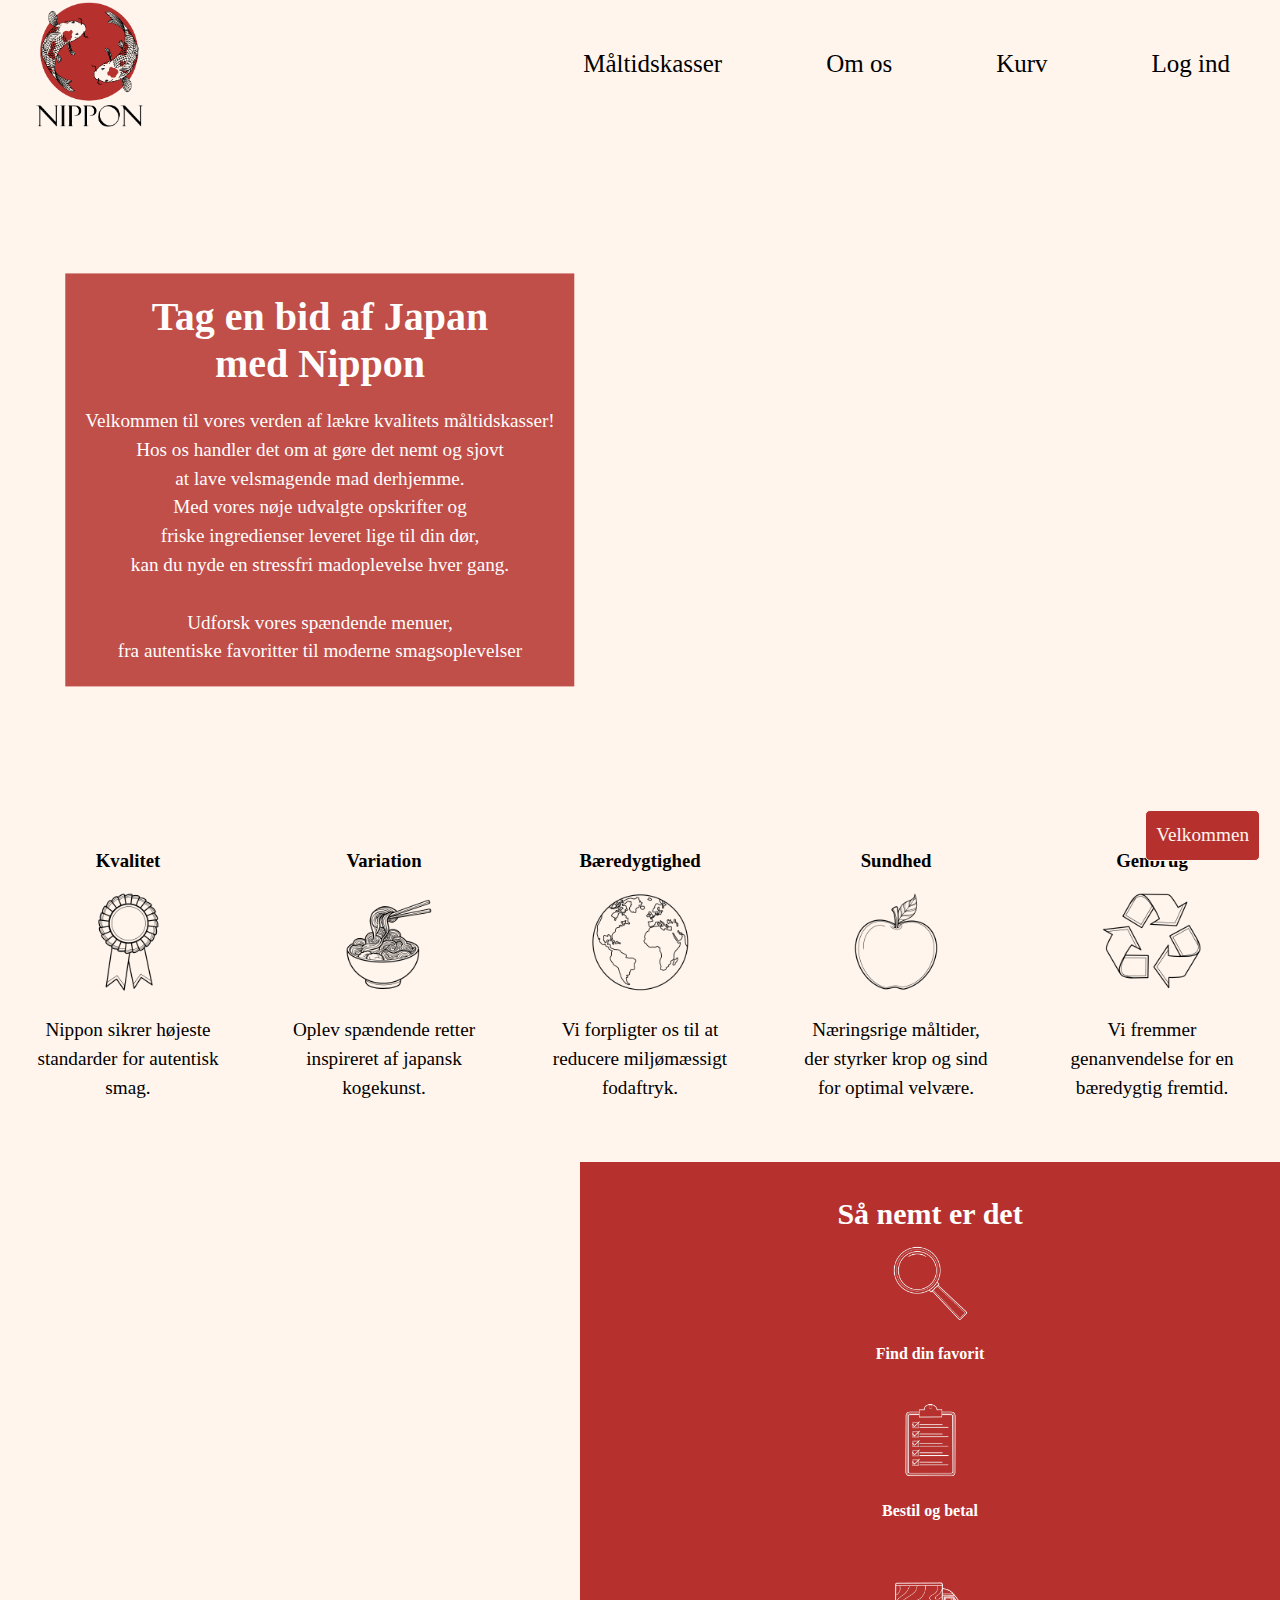
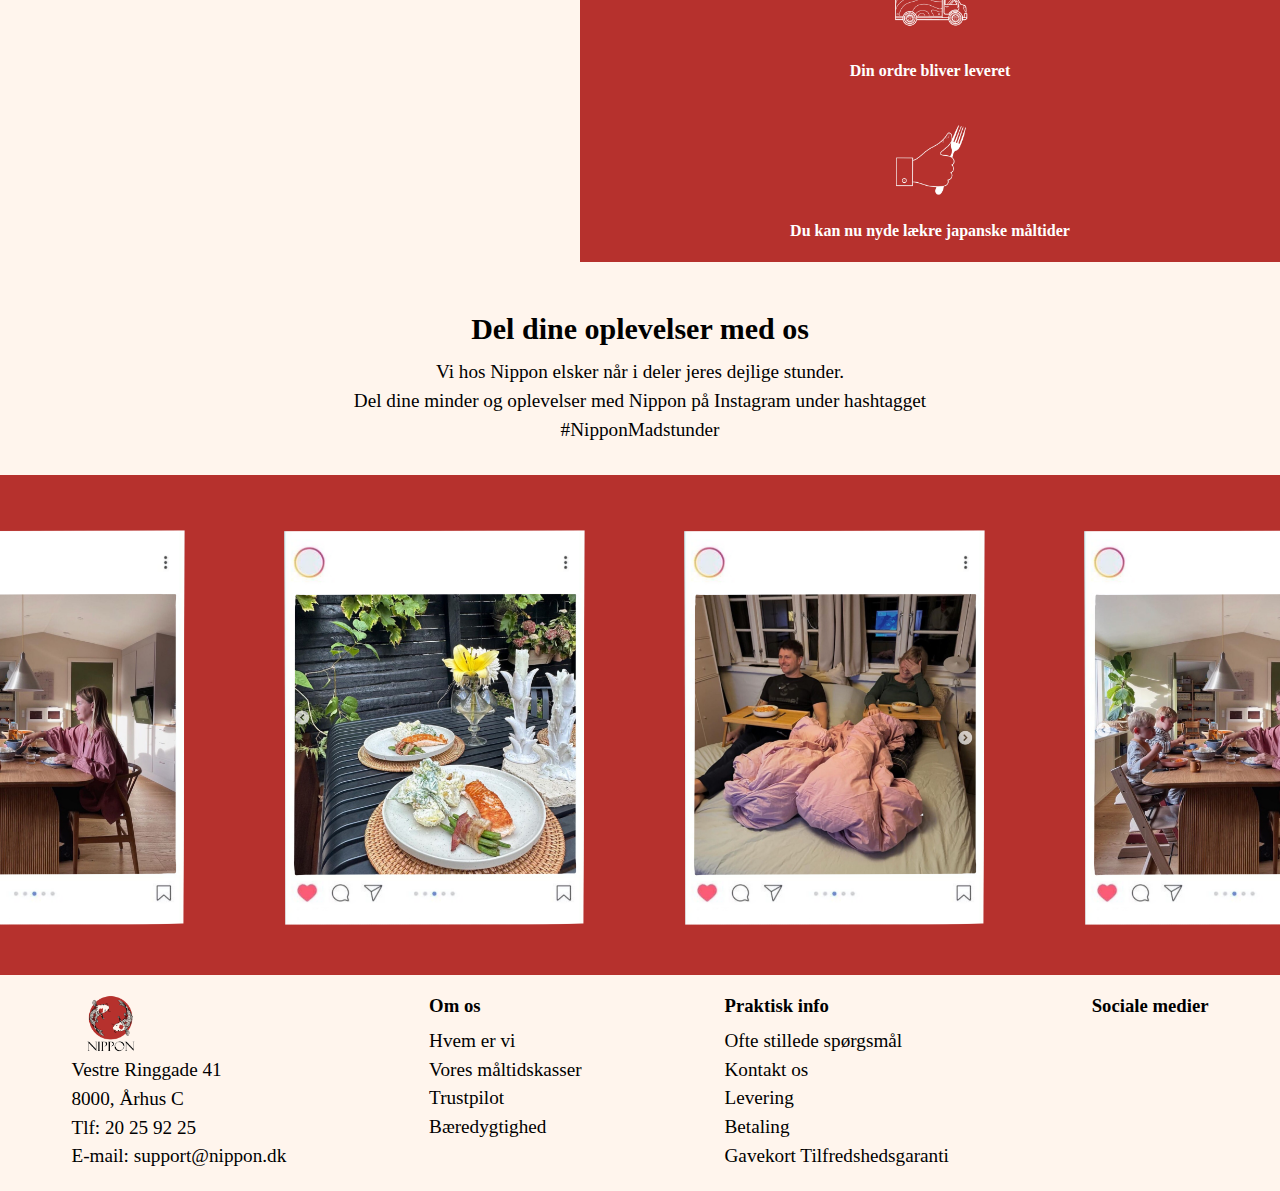
==== index.html @ cf37559a "javascript" ====
<!DOCTYPE html>
<html lang="en">
<head>
    <meta charset="UTF-8">
    <meta name="viewport" content="width=device-width, initial-scale=1.0">
    <title>Nippon - Japansk inspiredede måltidskasser</title>
    <link rel="icon" href="img/favicon.ico">
    <link rel="stylesheet" href="style.css">
</head>
<body>
    <nav class="navbar">
        <ul>
            <li> 
                <a href="">
                    <img class="logo" src="img/logo-final.png" alt="">
                </a>
            </li>
            <div class="nav-links">
                <li>
                    <a href="måltidskasser.html">Måltidskasser</a>
                </li>
                <li>
                    <a href="om-os.html">Om os</a>
                </li>
                <li>
                    <a href="kurv.html">Kurv</a>
                </li>
                <li>
                    <a href="log-ind.html">Log ind</a>
                </li>
            </div>
        </ul>
    </nav>
    <main>
    <section class="backgroundpicture">
        <div class="textbox">
            <h1>Tag en bid af Japan <br> med Nippon</h1>
            <p>Velkommen til vores verden af lækre kvalitets måltidskasser! <br>
                Hos os handler det om at gøre det nemt og sjovt <br>
                at lave velsmagende mad derhjemme. <br>
                Med vores nøje udvalgte opskrifter og <br>
                friske ingredienser leveret lige til din dør, <br>
                kan du nyde en stressfri madoplevelse hver gang. <br>
                <br>
                Udforsk vores spændende menuer, <br>
                fra autentiske favoritter til moderne smagsoplevelser</p>
        </div>
    </section>
    <div class="greeting-box">
        <p id="greetingMessage"></p>
    </div>
    <section class="ikoner">
        <div>
            <h3>Kvalitet</h3>
            <img class="ikon-img" src="img/Kvalitet.png" alt="">
            <p>Nippon sikrer højeste standarder for autentisk smag.</p>
            </p>
        </div>
        <div>
            <h3>Variation</h3>
            <img class="ikon-img" src="img/Variation.png" alt="">
            <p>Oplev spændende retter inspireret af japansk kogekunst.</p>
        </div>
        <div>
            <h3>Bæredygtighed</h3>
            <img class="ikon-img" src="img/Klimavenlig.png" alt="">
            <p>Vi forpligter os til at reducere miljømæssigt fodaftryk. </p>
        </div>
        <div>
            <h3>Sundhed</h3>
            <img class="ikon-img" src="img/Sundhed.png" alt="">
            <p>Næringsrige måltider, der styrker krop og sind for optimal velvære.</p>
        </div>
        <div>
            <h3>Genbrug</h3>
            <img class="ikon-img" src="img/Genbrug.png" alt="">
            <p>Vi fremmer genanvendelse for en bæredygtig fremtid.</p>
        </div>
    </section>
    <section class="nemtsection">
        <div class="nemtbox">
            <h2>Så nemt er det</h2>
            <img src="img/find.png" alt="">
            <h4>Find din favorit</h4>
        </div>
        <div class="nemtbox">
            <img src="img/bestil.png" alt="">
            <h4>Bestil og betal</h4>
        </div>
        <div class="nemtbox">
            <img src="img/levering.png" alt="">
            <h4>Din ordre bliver leveret</h4>
        </div>
        <div class="nemtbox">
            <img src="img/nyd.png" alt="">
            <h4>Du kan nu nyde lækre japanske måltider</h4>
        </div>
    </section>
    <section class="instagramtekst">
        <h3>Del dine oplevelser med os</h3>
        <p>Vi hos Nippon elsker når i deler jeres dejlige stunder. <br>
            Del dine minder og oplevelser med Nippon på Instagram under hashtagget <br>
            #NipponMadstunder</p>
    </section>
    <section class="carousel">
        <img src="img/instagram1.png" alt="">
        <img src="img/instagram2.png" alt="">
        <img src="img/instagram3.png" alt="">
        <img src="img/instagram1.png" alt="">
        <img src="img/instagram2.png" alt="">
        <img src="img/instagram3.png" alt="">
    </section>
</main>
    <footer>
        <section>
            <div>
                <img id="footerlogo" src="img/logo-final.png" alt="">
                <p>Vestre Ringgade 41 <br>
                8000, Århus C <br>
                Tlf: 20 25 92 25 <br>
                E-mail: support@nippon.dk</p>
            </div>
            <div>
                <h3>Om os</h3>
                <p>Hvem er vi <br>
                Vores måltidskasser <br>
                Trustpilot <br>
                Bæredygtighed <br>
                </p>
            </div>
            <div>
                <h3>Praktisk info</h3>
                <p>Ofte stillede spørgsmål <br>
                Kontakt os <br>
                Levering <br>
                Betaling <br>
                Gavekort
                Tilfredshedsgaranti</p>
            </div>
            <div>
                <h3>Sociale medier</h3>
                <a href="#"></a>
                <a href="#"></a>
            </div>
        </section>
    </footer>
    <script src="script.js"></script>
</body>
</html>
---- style.css ----
/*ændre default settings*/
* {
    margin: 0;
    padding: 0;
    box-sizing: border-box;
}
/*skifte baggrundsfarve*/
body{
    background-color: #FFF5ED;
}

/* gøre baggrundsbilledet fixed, relative og fylde hele skærmen*/
.backgroundpicture{
    margin: 0;
    padding: 0;
    height: 800px;
    background-image: url('img/baggrund.png');
    background-size: cover;
    background-position: center;
    background-repeat: no-repeat;
    background-attachment: fixed;
    position: relative;
}

/*ændre størrelse på logo*/
.logo{
    width: 180px;
}

/*ændre på udseendet af nav-bar. give padding, float, with*/
.nav-links{
    float: right;
}

.nav-links li{
    padding: 50px;
}
.navbar {
    position: fixed;
    top: 0;
    width: 100%;
    z-index: 1000;
    background-color: #FFF5ED;
}
/* Style unordered list */
.navbar ul {
    list-style-type: none;
    padding: 0;
}

/* Style list items */
.navbar li {
    display: inline-block;
}

/* Style navigation links */
.navbar a {
    display: block;
    color: rgb(0, 0, 0);
    text-decoration: none;
    font-size: 25px;
}

/* ændre farven ved hover */
.navbar a:hover {
    color: #B6312D;
}

/*style tekstboxen så den er i højre side og centret*/
.textbox {
    position: absolute; 
    top: 60%; 
    left: 25%; 
    transform: translate(-50%, -50%);
    text-align: center; 
    padding: 20px; 
    background-color: #B6312D;
    opacity: 85%;
    max-width: 600px; 
    color: white;
}

/*ændre font størrelse og udseende*/
h1 {
    font-size: 2.5em; 
    margin-bottom: 20px;
}

p {
    font-size: 1.2em;
    line-height: 1.5; 
}

/*style ikoner med flexbox, space around og align */
.ikoner {
    margin-top: 20px;
    display: flex;
    justify-content: space-around;
    align-items: center;
}
/* Fjern standardmargen for h4 */
.ikoner h3 {
    margin-top: 0;
}

/*centrer indhold, juster størrelse på div*/
.ikoner div {
    text-align: center; 
    width: 200px; 
    margin: 30px; 
    vertical-align: top;
}


.ikon-img{
    width: 100px;
    margin: 20px;
}

/*indsæt baggrundbillede der dækker siden og er fixed og relative*/
/* Placer indhold i kolonner */
.nemtsection {
    margin: 30px 0px;
    padding: 0;
    height: 700px;
    background-image: url('img/baggrund2.jpg');
    background-size: cover;
    background-position: center;
    background-repeat: no-repeat;
    background-attachment: fixed;
    position: relative;
    display: flex;
    flex-direction: column; /* Sætter indhold i kolonner */
}

/* Style tekstboksen */
/* Style tekstboksen */
.nemtbox {
    text-align: center;
    padding: 20px;
    background-color: #B6312D;
    width: 700px;
    height: 700px;
    color: white;
    z-index: 500;
    align-self: flex-end; /* Placerer boksen i bunden af .nemtsection */
}

.textbox {
    display: grid;
    grid-template-rows: auto 1fr auto; /* Første række for h1, anden række for p, tredje række for greetingMessage */
}

.greeting-box {
    position: absolute;
    top: 90%;
    right: 20px;
    background-color:#B6312D;
    color: #FFF5ED;
    padding: 10px;
    border: 1px solid #FFF5ED;
    border-radius: 5px;
    z-index: 1000; /* Sørg for, at boksen er foran andre elementer */
}

h2{
    font-size: 30px;
    margin: 15px;
}

/* Juster størrelse på billeder */
.nemtbox img {
    width: 75px;
    margin-bottom: 20px; /* Tilføj lidt afstand under billederne */
}
.instagramtekst{
    margin-top: 50px;
    text-align: center;
}

.instagramtekst h3{
    font-size: 30px;
    margin-bottom: 12px;
}

.carousel{
    height: 500px;
    margin-top: 30px;
    background-color: #B6312D;
    justify-content: space-between;
    width: 100%; /* Sørg for at karusellen passer til skærmens bredde */
    overflow: hidden; /* Skjul billeder, der er uden for karusellens rammer */
    white-space: nowrap; 
    display: flex;
    justify-content: center; /* Centrer indholdet horisontalt */
    align-items: center;
}

.carousel img{
    width: 400px;
}

carousel img {
    display: inline-block; /* Vis billeder ved siden af hinanden */
    max-width: 100%; /* Sørg for, at billedet ikke strækker sig ud over karusellen */
    height: auto; /* Behold billedets proportioner */
}


/******************************************************Favoritkassen start*************************************************************/
/* Container styling */
.container {
    max-width: 1000px;
    margin: 0 auto;
    padding: 0 20px;
}

/* Favorite Box styling */
.favorite-box {
    margin-top: 100px;
    padding: 2rem;
    text-align: center;
    color: #000;
}

.favorite-box h2{
    font-size: 50px;
    margin-bottom: 20px;
}

.favorite-box button {
    margin-top: 50px;
    background-color: #B6312D;
    color: #fff;
    padding: 1rem 5rem;
    border: none;
    border-radius: 25px;
    cursor: pointer;
    font-size: 1rem;
}

/* Recipe styling */

.container h2{
    margin-bottom: 30px;
}

.recipe {
    padding: 2rem 0;
    text-align: center;
}

.recipe-images {
    display: grid;
    grid-template-columns: repeat(2, 1fr);
    grid-gap: 70px;
}

.recipe-item {
    position: relative;
}

.recipe-item img {
    width: 100%;
    border-radius: 5px;
}

.overlay {
    position: absolute;
    top: 30%;
    left: 0;
    background-color: #B6312D;
    width: 100%;
    height: 40%;
    display: flex;
    flex-direction: column;
    justify-content: center;
    align-items: center;
    color: #fff;
    opacity: 80%;
    transition: opacity 0.3s ease-in-out;
}

.recipe-item:hover .overlay {
    opacity: 1;
}

.overlay h3, .overlay p, .overlay a {
    margin: 0;
}

.overlay a {
    font-size: 30px;
    margin-bottom: 10px;
    text-decoration: none;
    color: #fff;
}

/********************************************Favoritkassen slut****************************************************************/

/********************************************************** om os side*****************************************************/


.container {
    width: 80%;
    margin: 50px auto;
    padding: 20px;
}

.title {
    text-align: left;
    font-size: 45px;
    font-weight: bold;
    margin-bottom: 20px; /* Adjusted margin for better spacing */
    margin-top: 100px;
    color: #B6312D;
}

#titlethree{
    margin-right: 100px;
}
.about-section {
    margin-bottom: 50px; /* Added margin between sections for better separation */
}

.omos-content {
    display: flex;
    flex-wrap: wrap;
    align-items: center;
}

.image {
    flex: 1;
    margin-right: 20px;
    border-radius: 10px;
}

.image img {
    width: 90%; /* Adjusted to take 100% of the container */
}



.content {
    flex: 1;
    margin-right: 30px; /* Adjusted margin for better spacing */
}

.content p{
    font-size: 17px;
    line-height: 1.6;
    margin-bottom: 20px

}
.about-section .omos-content {
    display: flex;
    flex-wrap: wrap;
    align-items: center;
}

.about-section .image {
    flex: 1;
    margin-right: 20px;
    border-radius: 10px;
    transition: transform 0.3s ease;
}

.about-section .image img {
    width: 90%;
}

.about-section .content {
    flex: 1;
    margin-right: 30px;
}

/***************************** om os side slut ******************************/








/* Opret animation */
@keyframes slide {
    0% {
        transform: translateX(0); /* Starter fra original position */
    }
    100% {
        transform: translateX(-100%); /* Billederne bevæger sig til venstre */
    }
}

/* Anvend animationen på karusellen */
.carousel img {
    animation: slide 10s linear infinite; /* 10s er varigheden af animationen */
}

footer section {
    display: flex; /* Gør section til en flex-container */
    justify-content: space-around; /* Fordeler pladsen jævnt mellem elementerne */
  }
  
  footer section > div {
    padding: 20px; /* Tilføjer padding for at give plads mellem indholdet og kanten */
  }
  
  footer section > div h3 {
    margin-bottom: 10px; /* Tilføjer lidt afstand under overskrifterne */
  }
  

  #footerlogo {
    width: 80px;
  }
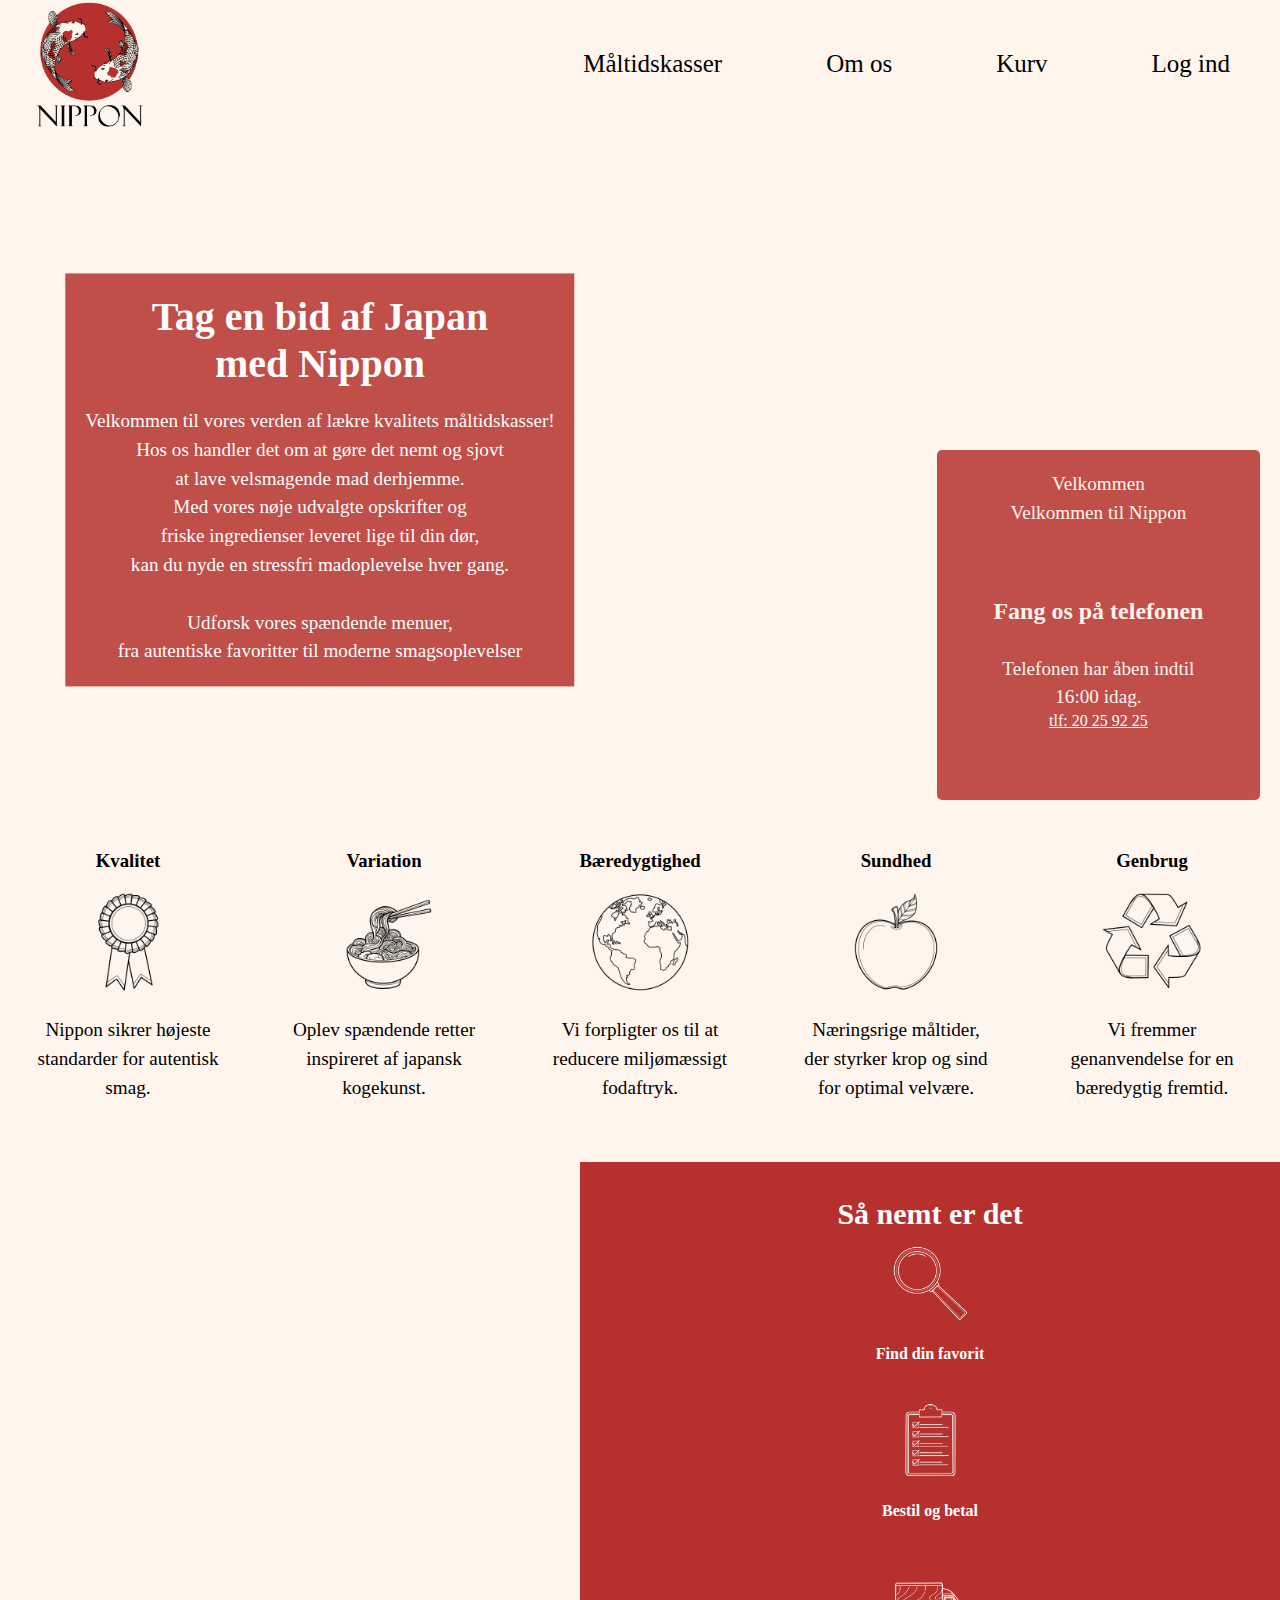
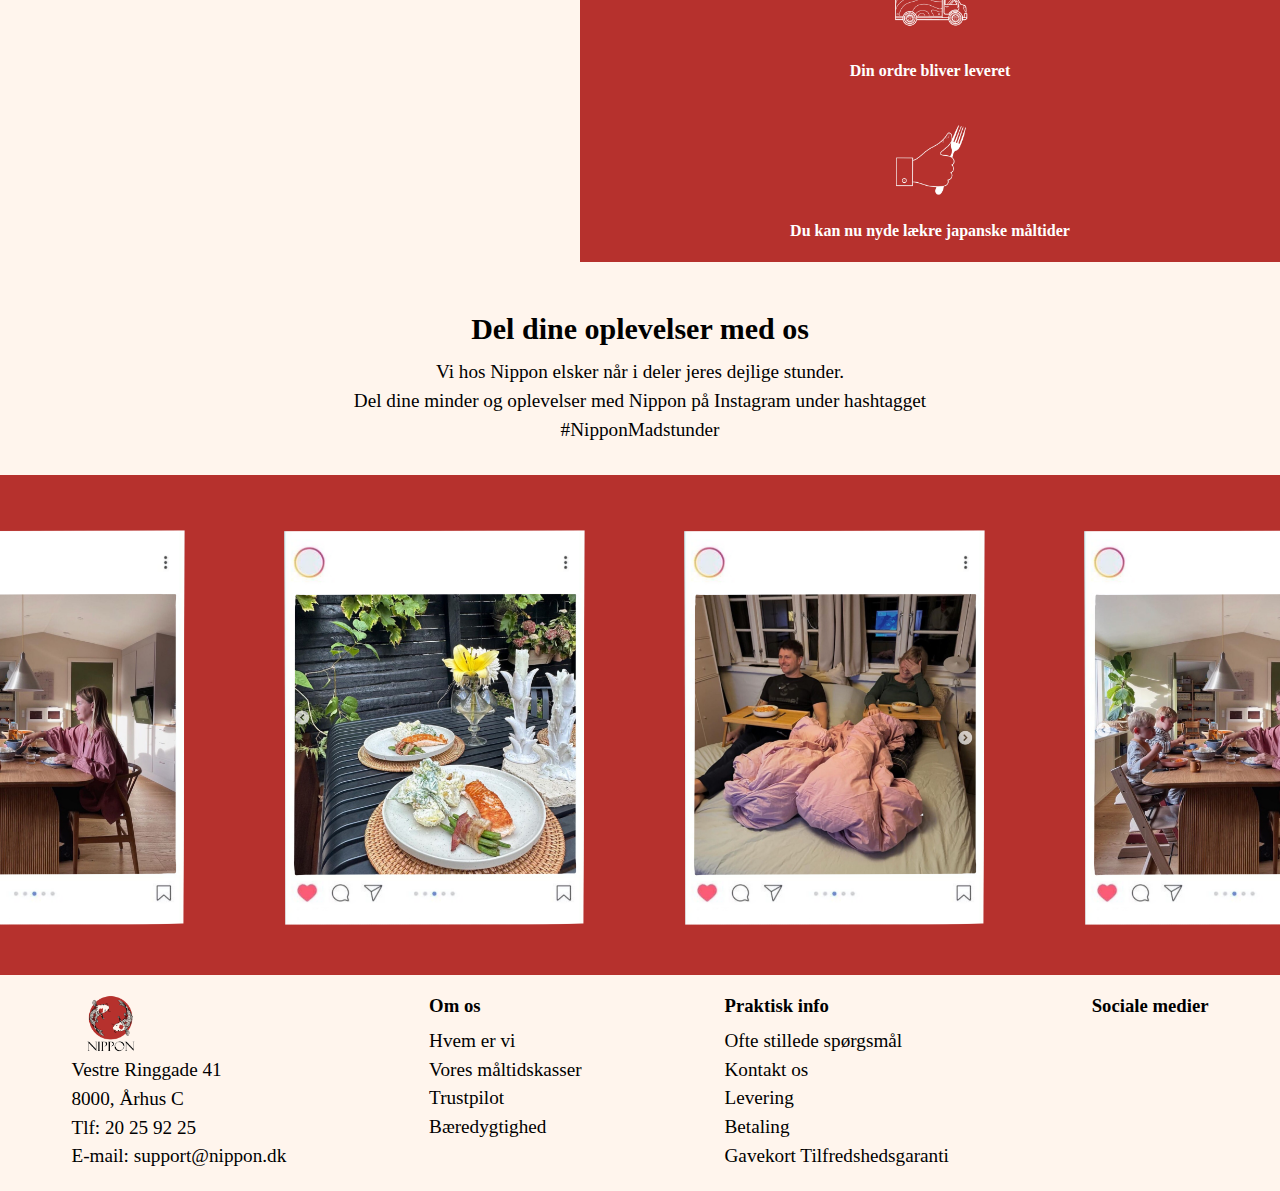
==== commit 794ce292: "javascript / css" ====
--- a/index.html
+++ b/index.html
@@ -11,7 +11,7 @@
     <nav class="navbar">
         <ul>
             <li> 
-                <a href="">
+                <a href="index.html">
                     <img class="logo" src="img/logo-final.png" alt="">
                 </a>
             </li>
@@ -47,7 +47,15 @@
         </div>
     </section>
     <div class="greeting-box">
-        <p id="greetingMessage"></p>
+        <div>
+            <p id="greetingMessage"></p>
+            <p>Velkommen til Nippon</p>
+        </div>
+        <div class="container">
+            <h2>Fang os på telefonen</h2>
+            <p id="openingHoursMessage"></p>
+            <a href="tel:+4520259225" style="color: white;">tlf: 20 25 92 25</a>
+        </div>
     </div>
     <section class="ikoner">
         <div>
@@ -144,6 +152,7 @@
             </div>
         </section>
     </footer>
-    <script src="script.js"></script>
+    <script src="greeting.js"></script>
+    <script src="opening_hours.js"></script>
 </body>
 </html>--- a/style.css
+++ b/style.css
@@ -153,17 +153,20 @@
 
 .greeting-box {
     position: absolute;
-    top: 90%;
+    top: 50%;
     right: 20px;
     background-color:#B6312D;
     color: #FFF5ED;
-    padding: 10px;
-    border: 1px solid #FFF5ED;
+    opacity: 85%;
     border-radius: 5px;
-    z-index: 1000; /* Sørg for, at boksen er foran andre elementer */
-}
-
-h2{
+    z-index: 5;
+    text-align: center;
+    padding-top: 20px;
+    
+}
+
+
+.nemtbox h2{
     font-size: 30px;
     margin: 15px;
 }
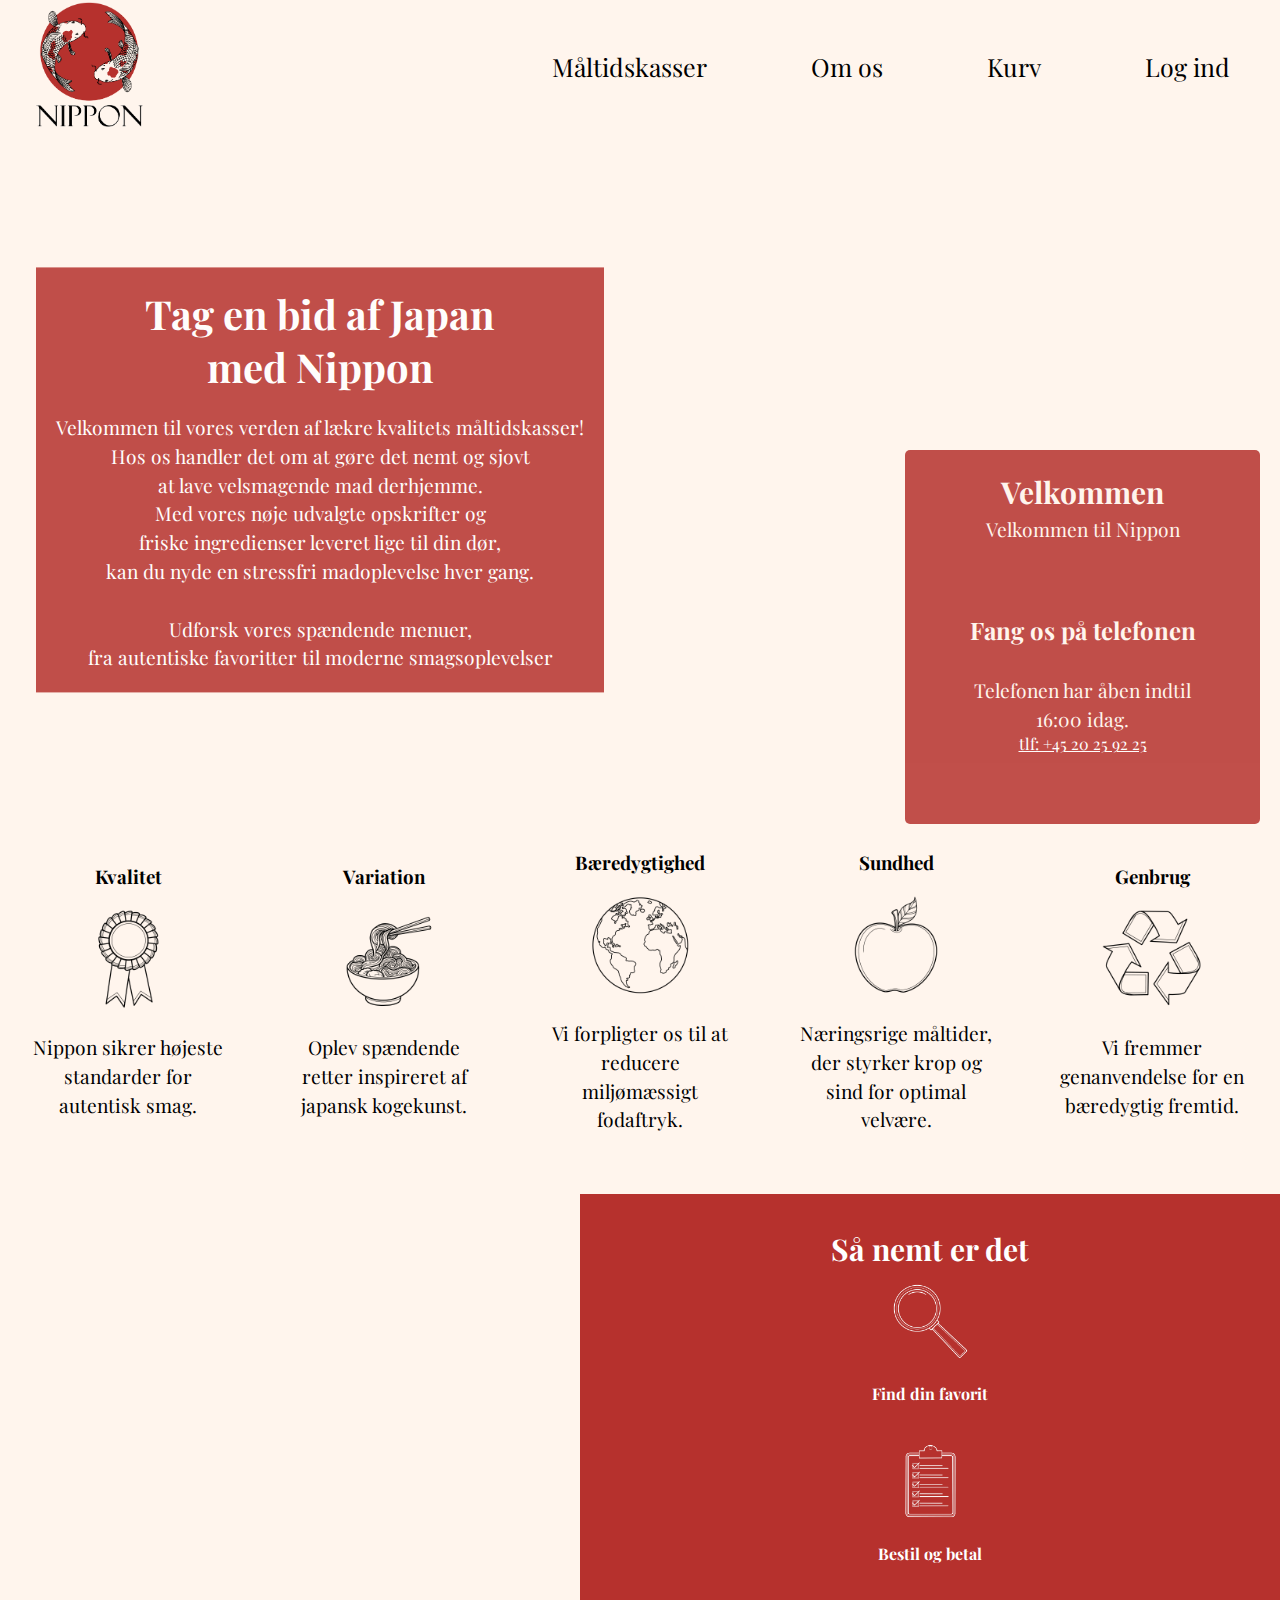
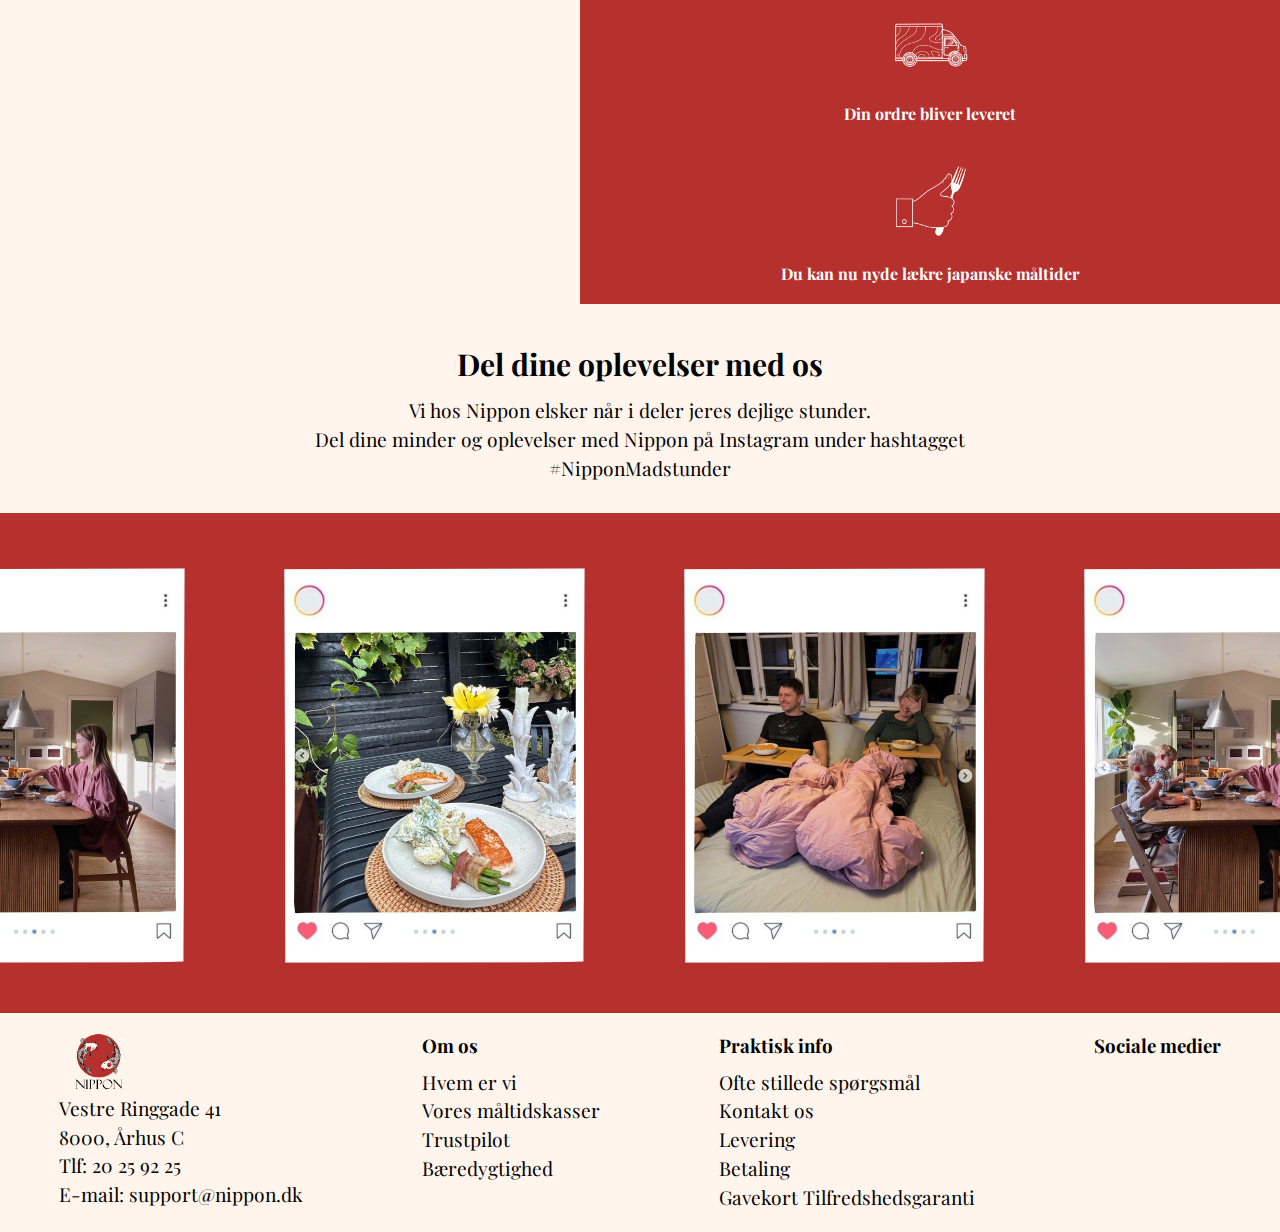
==== commit 76b6e9ae: "billeder, fonts" ====
--- a/index.html
+++ b/index.html
@@ -5,6 +5,9 @@
     <meta name="viewport" content="width=device-width, initial-scale=1.0">
     <title>Nippon - Japansk inspiredede måltidskasser</title>
     <link rel="icon" href="img/favicon.ico">
+    <link rel="preconnect" href="https://fonts.googleapis.com">
+<link rel="preconnect" href="https://fonts.gstatic.com" crossorigin>
+<link href="https://fonts.googleapis.com/css2?family=Playfair+Display:ital,wght@0,400..900;1,400..900&display=swap" rel="stylesheet">
     <link rel="stylesheet" href="style.css">
 </head>
 <body>
@@ -54,7 +57,7 @@
         <div class="container">
             <h2>Fang os på telefonen</h2>
             <p id="openingHoursMessage"></p>
-            <a href="tel:+4520259225" style="color: white;">tlf: 20 25 92 25</a>
+            <a href="tel:+4520259225" style="color: white;">tlf: +45 20 25 92 25</a>
         </div>
     </div>
     <section class="ikoner">
--- a/style.css
+++ b/style.css
@@ -3,6 +3,7 @@
     margin: 0;
     padding: 0;
     box-sizing: border-box;
+    font-family: playfair Display;
 }
 /*skifte baggrundsfarve*/
 body{
@@ -165,6 +166,15 @@
     
 }
 
+#greetingMessage{
+    font-size: 30px;
+    font-weight: bold;
+}
+
+#openingHoursMessage #greetingMessage{
+    padding: 0;
+}
+
 
 .nemtbox h2{
     font-size: 30px;
@@ -213,14 +223,14 @@
 /******************************************************Favoritkassen start*************************************************************/
 /* Container styling */
 .container {
-    max-width: 1000px;
+    max-width: 1100px;
     margin: 0 auto;
     padding: 0 20px;
 }
 
 /* Favorite Box styling */
 .favorite-box {
-    margin-top: 100px;
+    margin-top: 150px;
     padding: 2rem;
     text-align: center;
     color: #000;
@@ -265,7 +275,7 @@
 
 .recipe-item img {
     width: 100%;
-    border-radius: 5px;
+    border-radius: 3px;
 }
 
 .overlay {
@@ -300,9 +310,6 @@
 }
 
 /********************************************Favoritkassen slut****************************************************************/
-
-/********************************************************** om os side*****************************************************/
-
 
 .container {
     width: 80%;
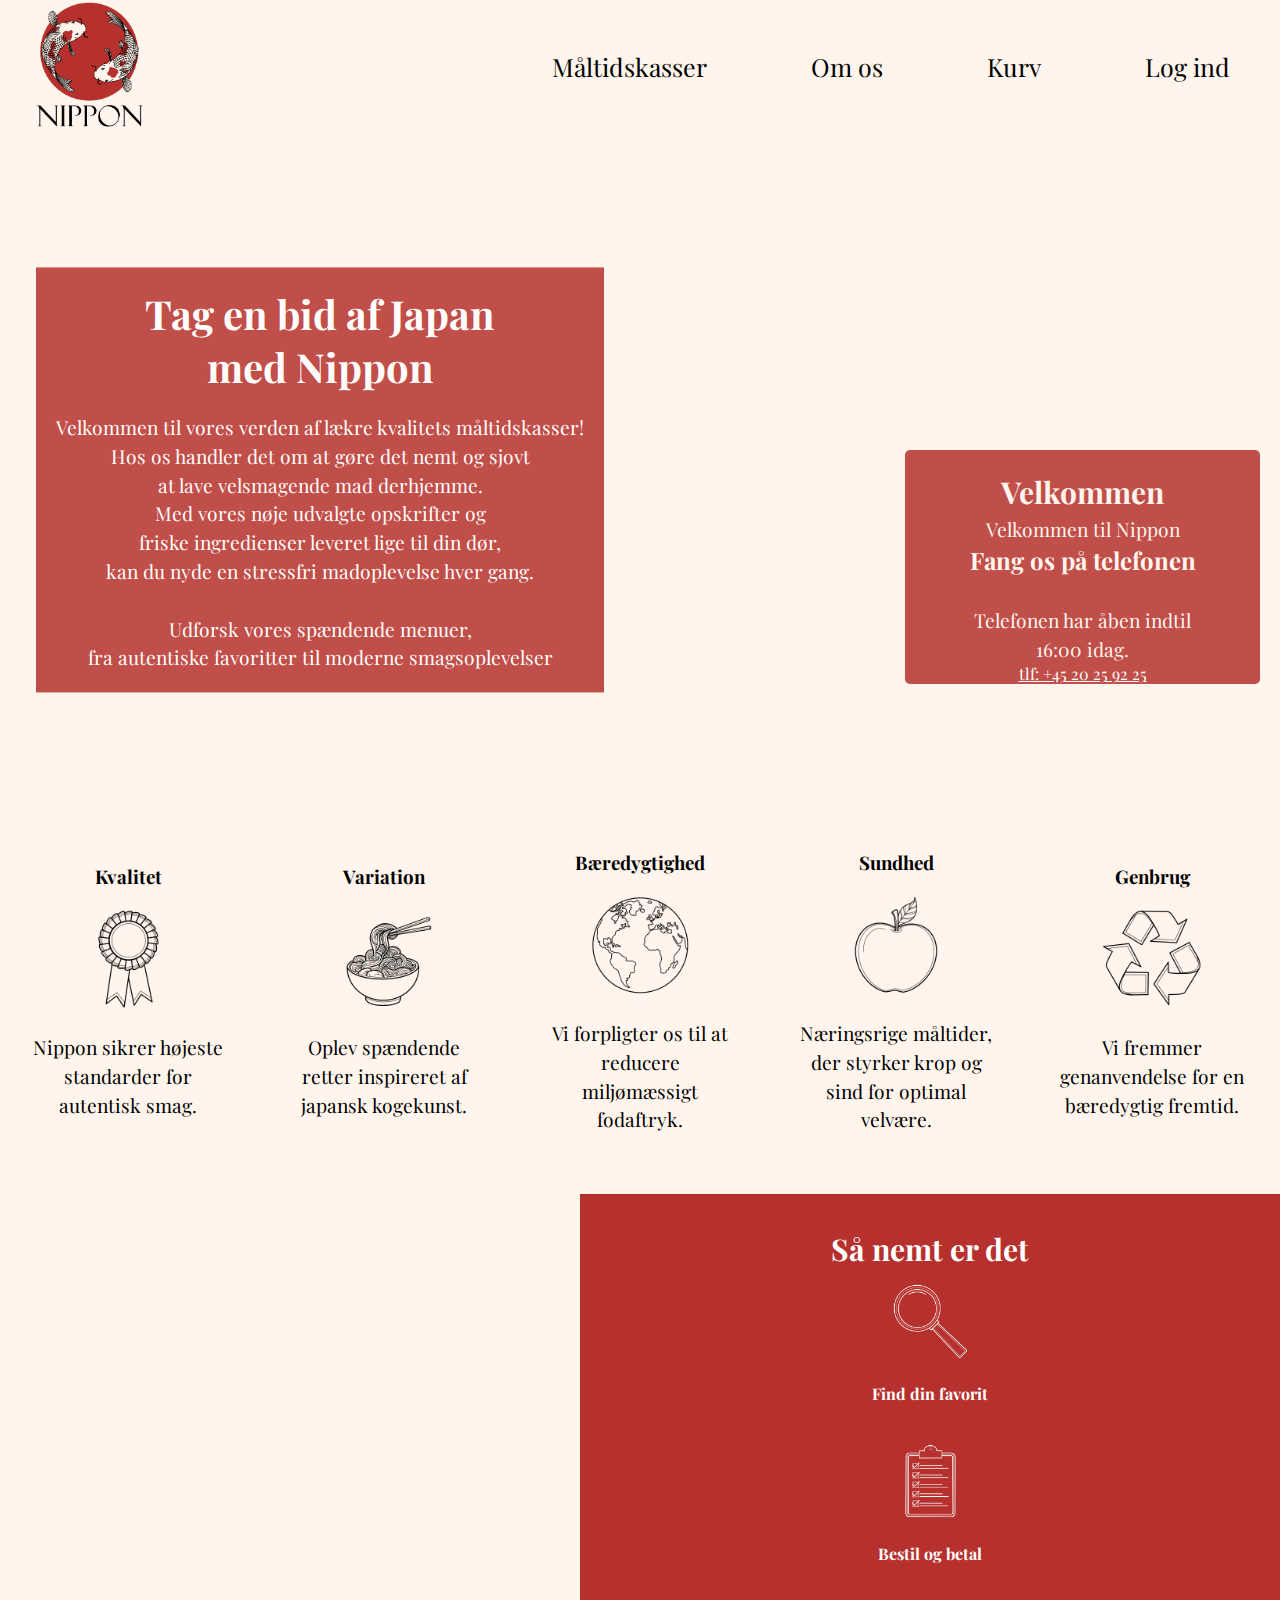
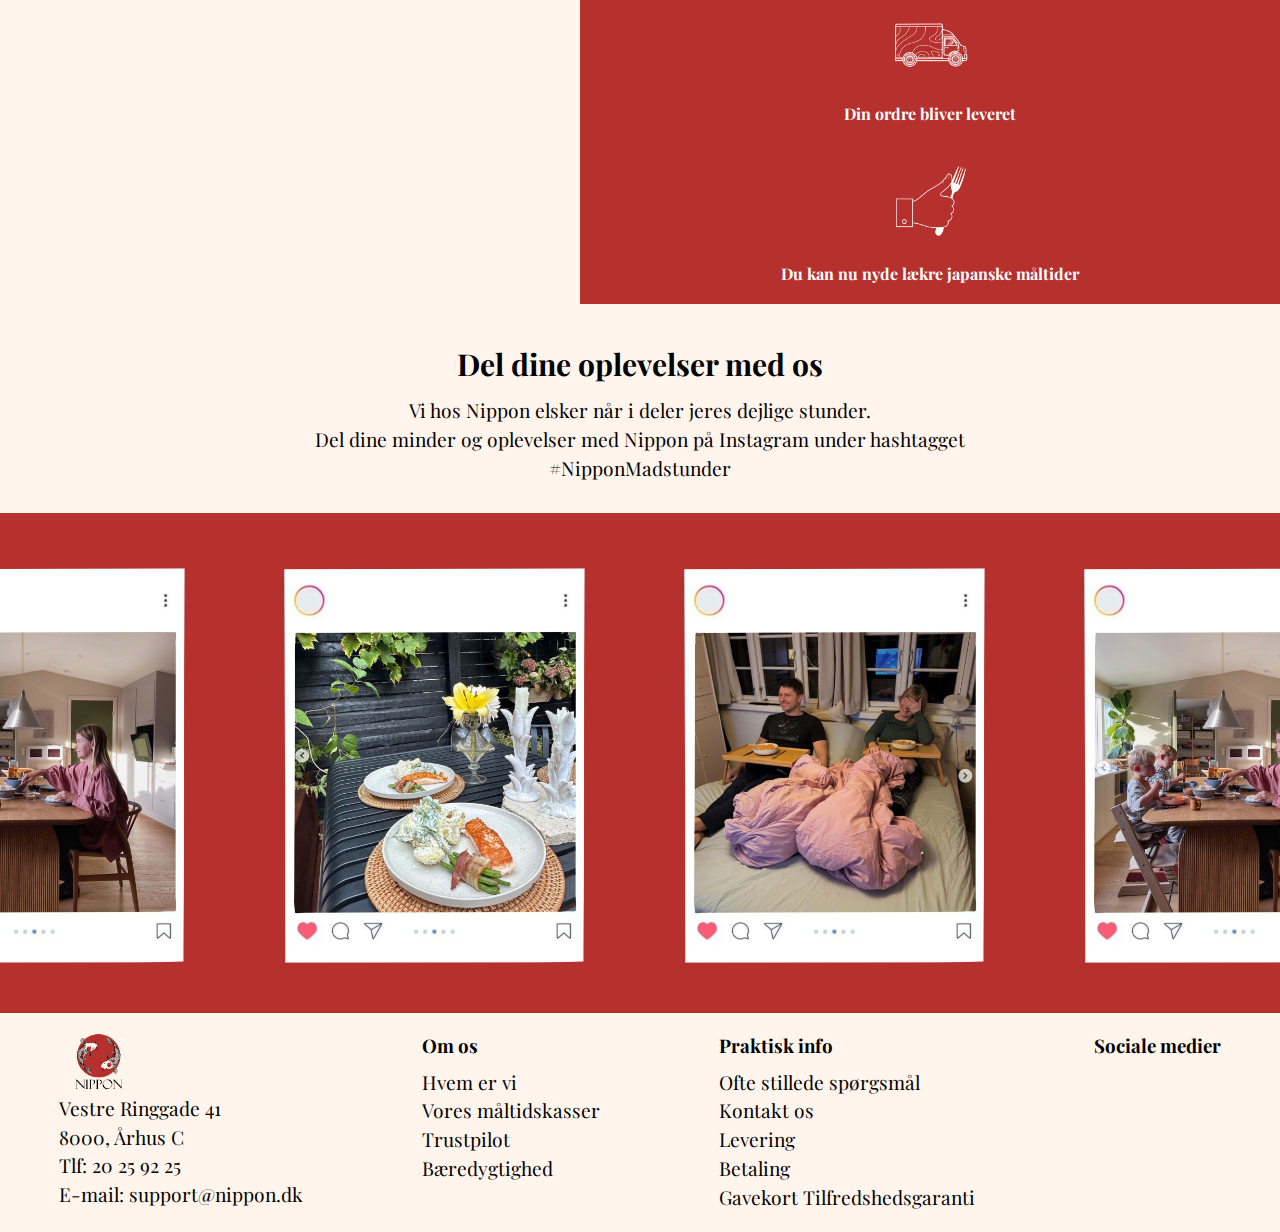
==== commit ddba2dac: "corrections" ====
--- a/index.html
+++ b/index.html
@@ -20,7 +20,7 @@
             </li>
             <div class="nav-links">
                 <li>
-                    <a href="måltidskasser.html">Måltidskasser</a>
+                    <a href="maltidskasser.html">Måltidskasser</a>
                 </li>
                 <li>
                     <a href="om-os.html">Om os</a>
--- a/style.css
+++ b/style.css
@@ -307,16 +307,22 @@
     margin-bottom: 10px;
     text-decoration: none;
     color: #fff;
-}
-
-/********************************************Favoritkassen slut****************************************************************/
-
+}/****************************** om os side*******************************************/
+
+.main-container{
+    position: relative;
+}
 .container {
     width: 80%;
     margin: 50px auto;
     padding: 20px;
 }
 
+.sidenavn{
+margin-top: 200px;
+text-align: center;
+font-size: 50px;
+}
 .title {
     text-align: left;
     font-size: 45px;
@@ -343,10 +349,17 @@
     flex: 1;
     margin-right: 20px;
     border-radius: 10px;
+   
+   
+}
+
+.left-image{
+    left: 1000%;
 }
 
 .image img {
-    width: 90%; /* Adjusted to take 100% of the container */
+    width: 100%; /* Adjusted to take 100% of the container */
+  
 }
 
 
@@ -384,12 +397,312 @@
     margin-right: 30px;
 }
 
+
+/** styling af kontakt os */
+
+
+
+    
+    .contact-container {
+        display: flex;
+        flex-direction: column;
+        align-items: center;
+        text-align: center;
+        padding-top: 20px; /* Add some space at the top */
+    }
+    
+
+
+
+.contact-container h2 {
+    color: #B6312D;
+}
+
+.contact-container p {
+    margin-bottom: 20px; /* Add some space between the <p> and .kontakt-box */
+}
+
+.kontakt-box {
+    background-color: #bc4f4c;
+    align-items: center;
+    text-align: center;
+    justify-content: center;
+    flex-direction: column;
+    padding: 20px;
+    max-width: 400px;
+    width: 100%;
+}
+
+form {
+    text-align: center;
+}
+
+label {
+    display: block;
+    margin-bottom: 10px;
+    color: #B6312D;
+    border-radius: 10px;
+}
+
+input {
+    width: 70%;
+    padding: 12px;
+    margin-bottom: 20px;
+    margin-top: 15px;
+    justify-content: space-between;
+    border-radius: 40px;
+    border: 1px solid #FFF5ED; /* Add a border color */
+}
+
+button {
+    padding: 11px 20px;
+    background-color: #FFF5ED;
+    color: #B6312D;
+    border: none;
+    cursor: pointer;
+    margin-top: 10px;
+    width: 100%;
+    max-width: 200px;
+    border-radius: 20px;
+}
+
 /***************************** om os side slut ******************************/
 
-
-
-
-
+/**** styling af kurv start****/
+.error-container {
+    text-align: center;
+}
+
+.error-container h1 {
+    color: #B6312D;
+    font-size: 128px;
+    margin-top: 200px;
+    font-weight: bold;
+    
+}
+
+.error-container p {
+    color: #333;
+    font-size: 40px;
+    margin-bottom: 20px;
+    font-weight: bold;
+}
+
+.error-container img {
+    width: 250px; /* Adjust the size as needed */
+    margin-bottom: 30px;
+   
+    align-items: center;
+    max-width: 100%;
+}
+
+.error-container button {
+    padding: 10px 20px;
+    background-color: #B6312D;
+    color: white;
+    border: none;
+    border-radius: 10px;
+    cursor: pointer;
+    font-size: 1em;
+}
+/*********************************************************MÅLTIDKASSER SILJA***************************************************************/
+
+/*********************************************************MÅLTIDKASSER SILJA***************************************************************/
+
+/* Container styling */
+.container {
+    max-width: 1400px;
+    margin: 0 auto;
+    padding: 0 20px;
+}
+
+/* Meal Plan Box styling */
+.mealplan-box {
+    margin-top: 100px;
+    padding: 2rem;
+    text-align: center;
+    color: #000;
+}
+
+.mealplan-box h2{
+    font-size: 50px;
+    margin-bottom: 20px;
+    color: #B6312D;
+}
+
+.mealplan-box button {
+    margin-top: 0px;
+    margin-bottom: 50px;
+    background-color: #B6312D;
+    color: #fff;
+    padding: 1rem 5rem;
+    border: none;
+    border-radius: 25px;
+    cursor: pointer;
+    font-size: 1rem;
+}
+
+/* Meal Plan styling */
+
+.container h2{
+    margin-bottom: 30px;
+}
+
+.mealplan {
+    padding: 2rem 0;
+    text-align: center;
+}
+
+.mealplan-images {
+    display: grid;
+    grid-template-columns: repeat(3, 1fr); /* Changed from repeat(2, 1fr) */
+    grid-gap: 70px;
+}
+
+.mealplan-item {
+    position: relative;
+}
+
+.mealplan-item img {
+    width: 100%;
+    border-radius: 3px;
+}
+
+.overlay {
+    position: absolute;
+    top: 33%;
+    left: 0;
+    background-color: #B6312D;
+    width: 100%;
+    height: 33%;
+    display: flex;
+    flex-direction: column;
+    justify-content: center;
+    align-items: center;
+    color: #fff;
+    opacity: 80%;
+    transition: opacity 0.3s ease-in-out;
+}
+
+.mealplan-item:hover .overlay {
+    opacity: 1;
+}
+
+.overlay h3, .overlay p, .overlay a {
+    margin: 0;
+}
+
+.overlay a {
+    font-size: 30px;
+    margin-bottom: 10px;
+    text-decoration: none;
+    color: #fff;
+}
+
+/*********************************************************MÅLTIDKASSER SILJASLUT***************************************************************/
+
+/* Container styling */
+.container {
+    max-width: 1400px;
+    margin: 0 auto;
+    padding: 0 20px;
+}
+
+/* Meal Plan Box styling */
+.mealplan-box {
+    margin-top: 100px;
+    padding: 2rem;
+    text-align: center;
+    color: #000;
+}
+
+.mealplan-box h2{
+    font-size: 50px;
+    margin-bottom: 20px;
+    color: #B6312D;
+}
+
+.mealplan-box button {
+    margin-top: 0px;
+    margin-bottom: 50px;
+    background-color: #B6312D;
+    color: #fff;
+    padding: 1rem 5rem;
+    border: none;
+    border-radius: 25px;
+    cursor: pointer;
+    font-size: 1rem;
+}
+
+/* Meal Plan styling */
+
+.container h2{
+    margin-bottom: 30px;
+}
+
+.mealplan {
+    padding: 2rem 0;
+    text-align: center;
+}
+
+.mealplan-images {
+    display: grid;
+    grid-template-columns: repeat(3, 1fr); /* Changed from repeat(2, 1fr) */
+    grid-gap: 70px;
+}
+
+.mealplan-item {
+    position: relative;
+}
+
+.mealplan-item img {
+    width: 100%;
+    border-radius: 3px;
+}
+
+.overlay {
+    position: absolute;
+    top: 33%;
+    left: 0;
+    background-color: #B6312D;
+    width: 100%;
+    height: 33%;
+    display: flex;
+    flex-direction: column;
+    justify-content: center;
+    align-items: center;
+    color: #fff;
+    opacity: 80%;
+    transition: opacity 0.3s ease-in-out;
+}
+
+.mealplan-item:hover .overlay {
+    opacity: 1;
+}
+
+.overlay h3, .overlay p, .overlay a {
+    margin: 0;
+}
+
+.overlay a {
+    font-size: 30px;
+    margin-bottom: 10px;
+    text-decoration: none;
+    color: #fff;
+}
+
+.overlay button {
+    background-color: #fff;
+    color: #B6312D;
+    margin-top: 10px;
+    padding: 5px 10px;
+    border: none;
+    border-radius: 25px;
+    cursor: pointer;
+    font-size: 1rem;
+}
+
+/*********************************************************MÅLTIDKASSER SLUT***************************************************************/
 
 
 
@@ -425,3 +738,4 @@
   #footerlogo {
     width: 80px;
   }
+
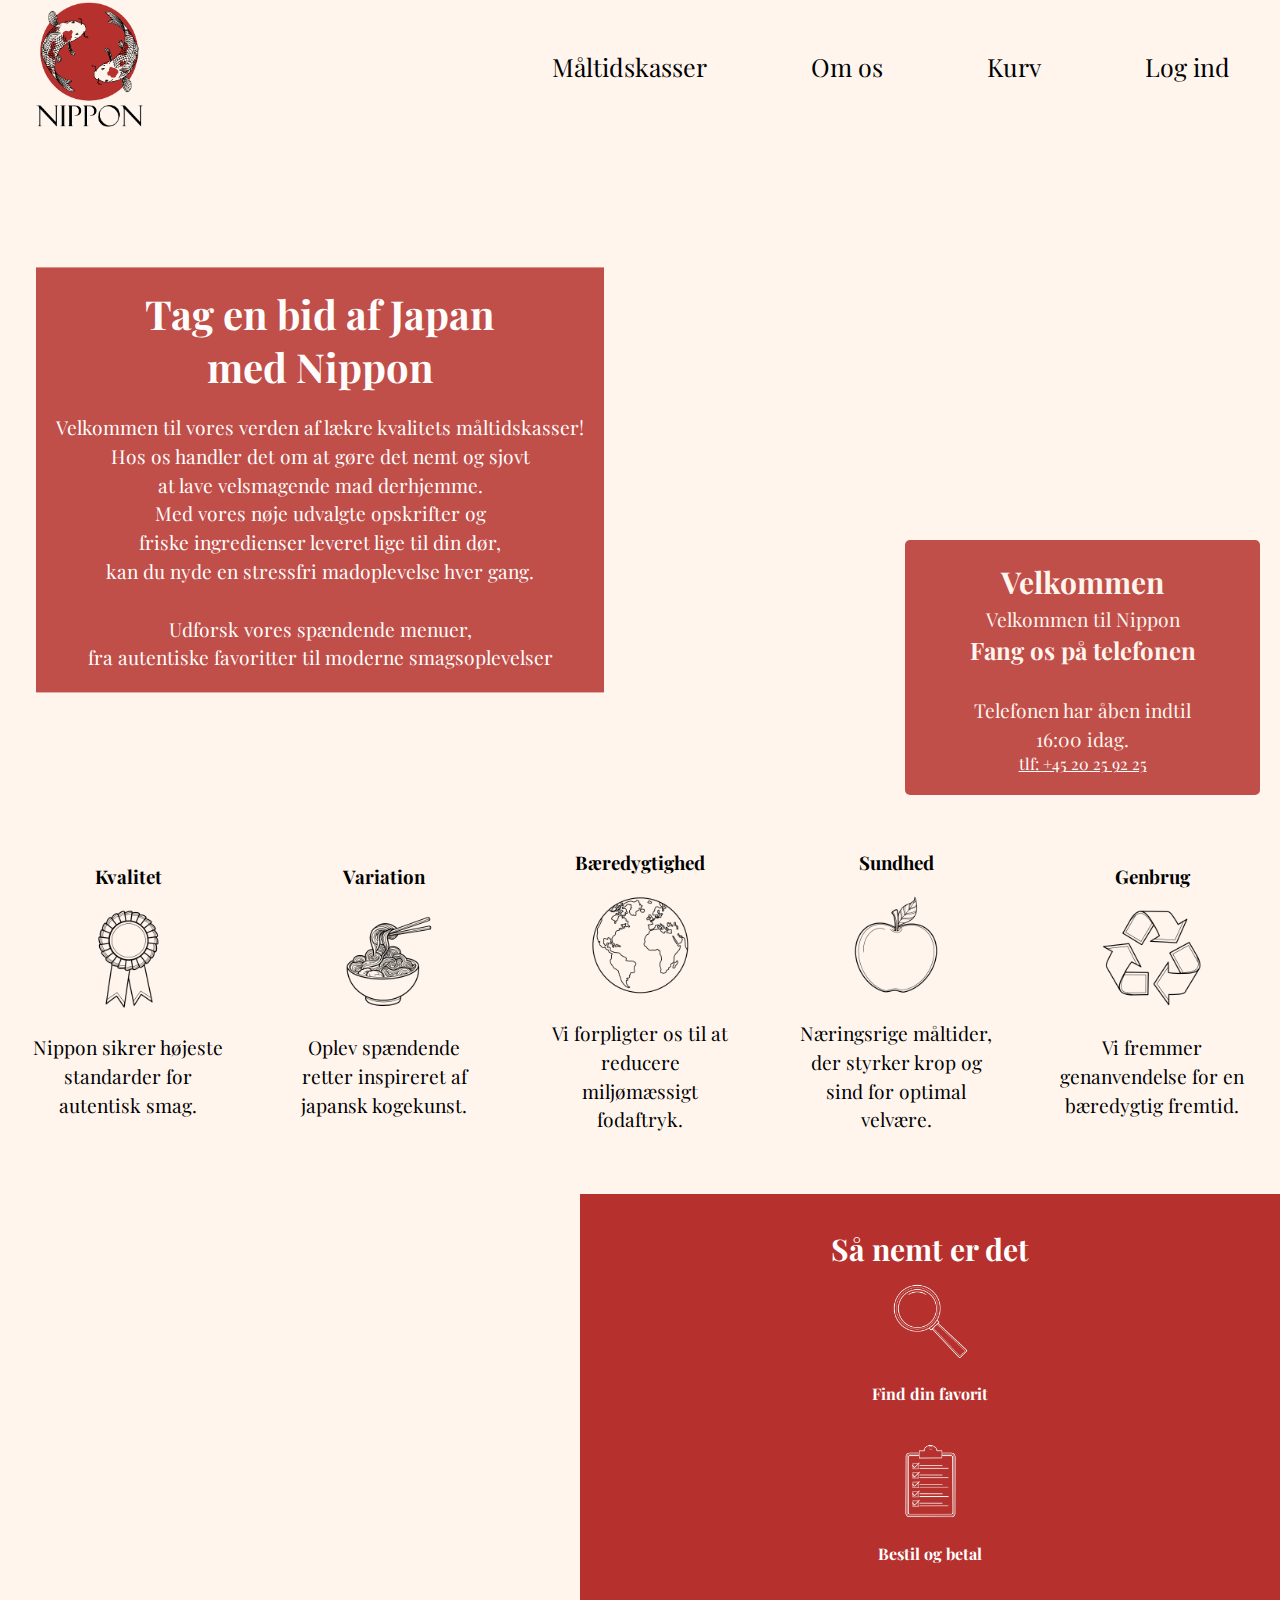
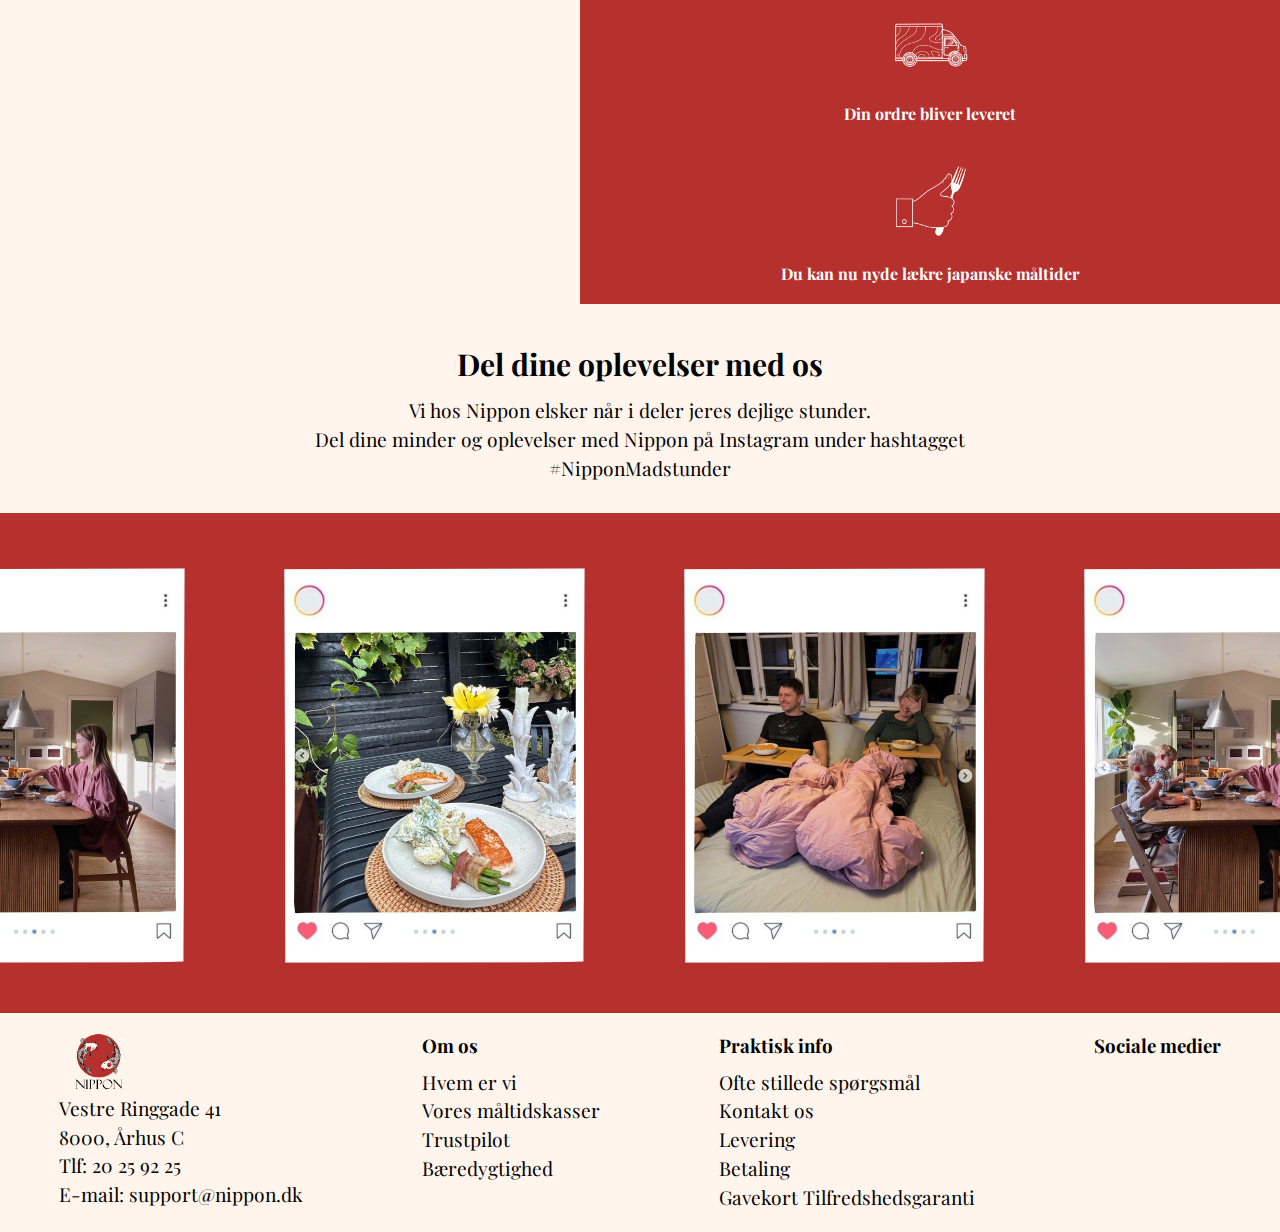
==== commit 6a2c1f3b: "commit" ====
--- a/index.html
+++ b/index.html
@@ -58,6 +58,7 @@
             <h2>Fang os på telefonen</h2>
             <p id="openingHoursMessage"></p>
             <a href="tel:+4520259225" style="color: white;">tlf: +45 20 25 92 25</a>
+            <br><br>
         </div>
     </div>
     <section class="ikoner">
--- a/style.css
+++ b/style.css
@@ -4,6 +4,7 @@
     padding: 0;
     box-sizing: border-box;
     font-family: playfair Display;
+   
 }
 /*skifte baggrundsfarve*/
 body{
@@ -154,7 +155,7 @@
 
 .greeting-box {
     position: absolute;
-    top: 50%;
+    top: 60%;
     right: 20px;
     background-color:#B6312D;
     color: #FFF5ED;
@@ -172,7 +173,8 @@
 }
 
 #openingHoursMessage #greetingMessage{
-    padding: 0;
+    padding: 10px;
+    margin-bottom: 20px;
 }
 
 
@@ -311,6 +313,7 @@
 
 .main-container{
     position: relative;
+    overflow: hidden;
 }
 .container {
     width: 80%;
@@ -327,8 +330,8 @@
     text-align: left;
     font-size: 45px;
     font-weight: bold;
-    margin-bottom: 20px; /* Adjusted margin for better spacing */
-    margin-top: 100px;
+    margin-bottom: 10px; /* Adjusted margin for better spacing */
+    margin-top: 20px;
     color: #B6312D;
 }
 
@@ -349,17 +352,26 @@
     flex: 1;
     margin-right: 20px;
     border-radius: 10px;
+    margin-bottom: 10px;
    
    
 }
 
 .left-image{
-    left: 1000%;
-}
-
+    position: relative;
+    left: 50%;
+    width: 120%;
+   
+}
+.right-image{
+    position: relative;
+    right:50%;
+    width: 120%;
+}
 .image img {
-    width: 100%; /* Adjusted to take 100% of the container */
-  
+ width: 300%; /* Adjusted to take 100% of the container */
+ max-width: 100%;
+  height: auto;
 }
 
 
@@ -367,11 +379,12 @@
 .content {
     flex: 1;
     margin-right: 30px; /* Adjusted margin for better spacing */
+    
 }
 
 .content p{
     font-size: 17px;
-    line-height: 1.6;
+    line-height: 1.9;
     margin-bottom: 20px
 
 }
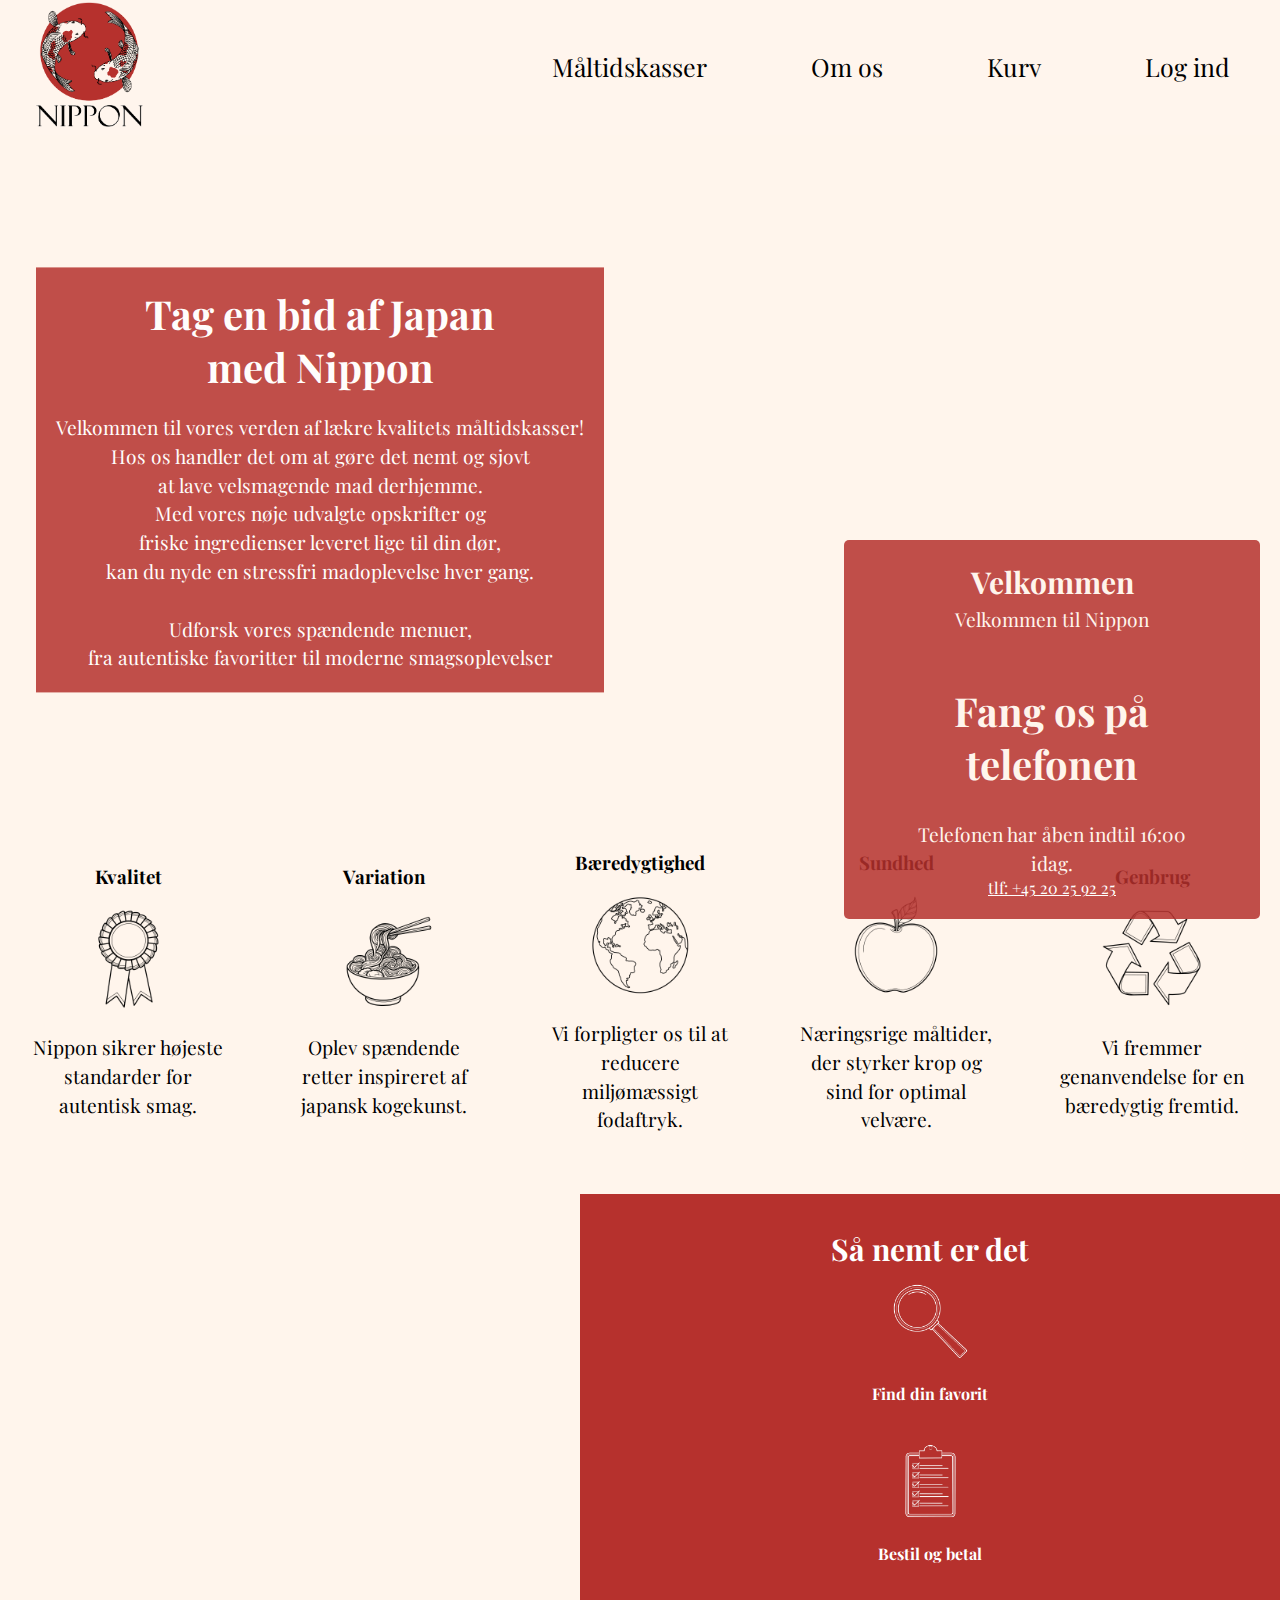
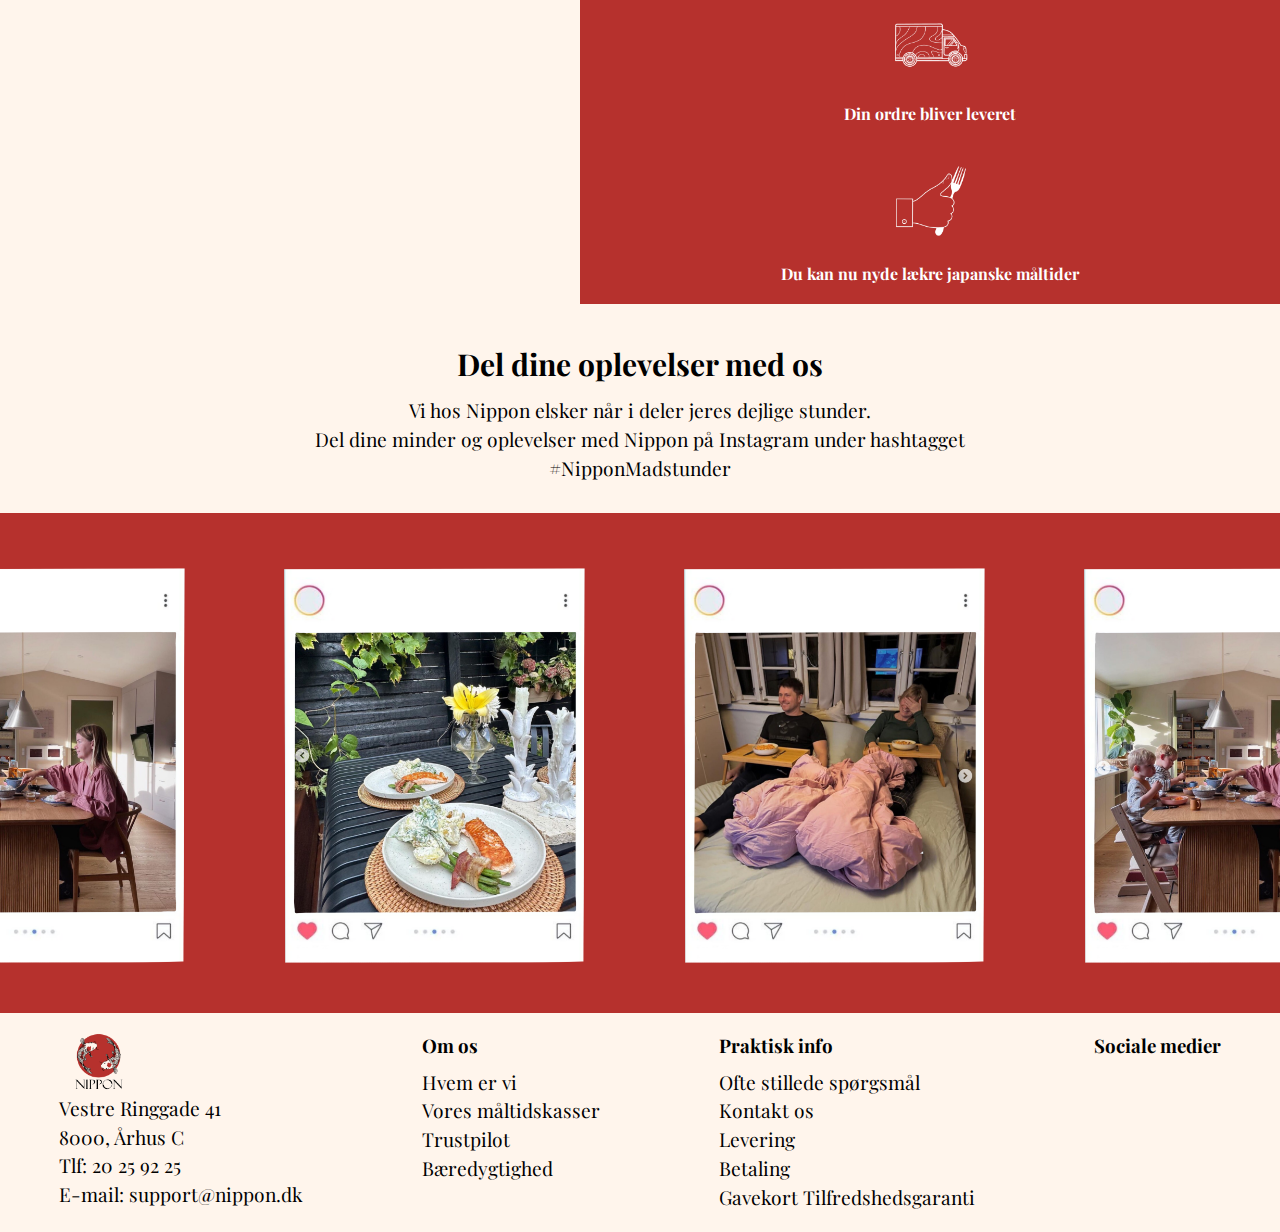
==== commit ff9dee62: "language" ====
--- a/index.html
+++ b/index.html
@@ -1,5 +1,5 @@
 <!DOCTYPE html>
-<html lang="en">
+<html lang="DK">
 <head>
     <meta charset="UTF-8">
     <meta name="viewport" content="width=device-width, initial-scale=1.0">
@@ -66,7 +66,6 @@
             <h3>Kvalitet</h3>
             <img class="ikon-img" src="img/Kvalitet.png" alt="">
             <p>Nippon sikrer højeste standarder for autentisk smag.</p>
-            </p>
         </div>
         <div>
             <h3>Variation</h3>
--- a/style.css
+++ b/style.css
@@ -9,6 +9,10 @@
 /*skifte baggrundsfarve*/
 body{
     background-color: #FFF5ED;
+    background-image: url('/img/baggrund-page.jpg');
+    background-size: cover; /* Dette sikrer, at baggrundsbilledet dækker hele skærmområdet */
+    background-repeat: no-repeat; /* Dette forhindrer baggrundsbilledet i at gentage sig */
+
 }
 
 /* gøre baggrundsbilledet fixed, relative og fylde hele skærmen*/
@@ -240,14 +244,14 @@
 
 .favorite-box h2{
     font-size: 50px;
-    margin-bottom: 20px;
+    margin-bottom: 40px;
 }
 
 .favorite-box button {
     margin-top: 50px;
     background-color: #B6312D;
     color: #fff;
-    padding: 1rem 5rem;
+    padding: 1rem 0rem;
     border: none;
     border-radius: 25px;
     cursor: pointer;
@@ -257,7 +261,9 @@
 /* Recipe styling */
 
 .container h2{
-    margin-bottom: 30px;
+    margin-top: 50px;
+    margin-bottom: 40px;
+    font-size: 40px;
 }
 
 .recipe {
@@ -266,6 +272,8 @@
 }
 
 .recipe-images {
+    margin-top: 50px;
+    margin-bottom: 100px;
     display: grid;
     grid-template-columns: repeat(2, 1fr);
     grid-gap: 70px;
@@ -416,38 +424,51 @@
 
 
     
-    .contact-container {
-        display: flex;
-        flex-direction: column;
-        align-items: center;
-        text-align: center;
-        padding-top: 20px; /* Add some space at the top */
-    }
-    
-
-
+.contact-container {
+    display: flex;
+    flex-direction: column;
+    justify-content: center;
+    text-align: center;
+    position: relative; /* Til relative positionering af det indre indhold */
+}
 
 .contact-container h2 {
-    color: #B6312D;
+    color: #ffffff;
+    font-size: 35px;
+    padding-bottom: 10px;
 }
 
 .contact-container p {
-    margin-bottom: 20px; /* Add some space between the <p> and .kontakt-box */
+    margin-bottom: 20px;
+}
+
+#kontaktoverskrift{
+    color: #B6312D;
 }
 
 .kontakt-box {
-    background-color: #bc4f4c;
-    align-items: center;
-    text-align: center;
-    justify-content: center;
-    flex-direction: column;
+    background-color: #B6312D;
+    opacity: 90%;
+    text-align: center;
     padding: 20px;
-    max-width: 400px;
-    width: 100%;
+    max-width: 350px;
+    height: 450px;
+    width: 100%;
+}
+
+.kontaktbaggrund {
+    background-color: #FFF5ED;
+    background-image: url('img/kontaktbillede.jpg');
+    background-position: 20%;
+    background-size: cover;
+    background-repeat: no-repeat;
+    display: flex;
+    justify-content: flex-start; /* Juster til venstre */
 }
 
 form {
     text-align: center;
+    margin-right: 20px; /* Tilføj passende margin */
 }
 
 label {
@@ -464,7 +485,7 @@
     margin-top: 15px;
     justify-content: space-between;
     border-radius: 40px;
-    border: 1px solid #FFF5ED; /* Add a border color */
+    border: 1px solid #FFF5ED;
 }
 
 button {
@@ -473,11 +494,12 @@
     color: #B6312D;
     border: none;
     cursor: pointer;
-    margin-top: 10px;
+    margin-top: 75px;
     width: 100%;
     max-width: 200px;
     border-radius: 20px;
 }
+
 
 /***************************** om os side slut ******************************/
 
@@ -518,9 +540,9 @@
     cursor: pointer;
     font-size: 1em;
 }
-/*********************************************************MÅLTIDKASSER SILJA***************************************************************/
-
-/*********************************************************MÅLTIDKASSER SILJA***************************************************************/
+/*********************************************************MÅLTIDKASSER***************************************************************/
+
+/*********************************************************MÅLTIDKASSER ***************************************************************/
 
 /* Container styling */
 .container {
@@ -612,7 +634,7 @@
     color: #fff;
 }
 
-/*********************************************************MÅLTIDKASSER SILJASLUT***************************************************************/
+/*********************************************************MÅLTIDKASSER SILJA SLUT***********************************************************/
 
 /* Container styling */
 .container {
